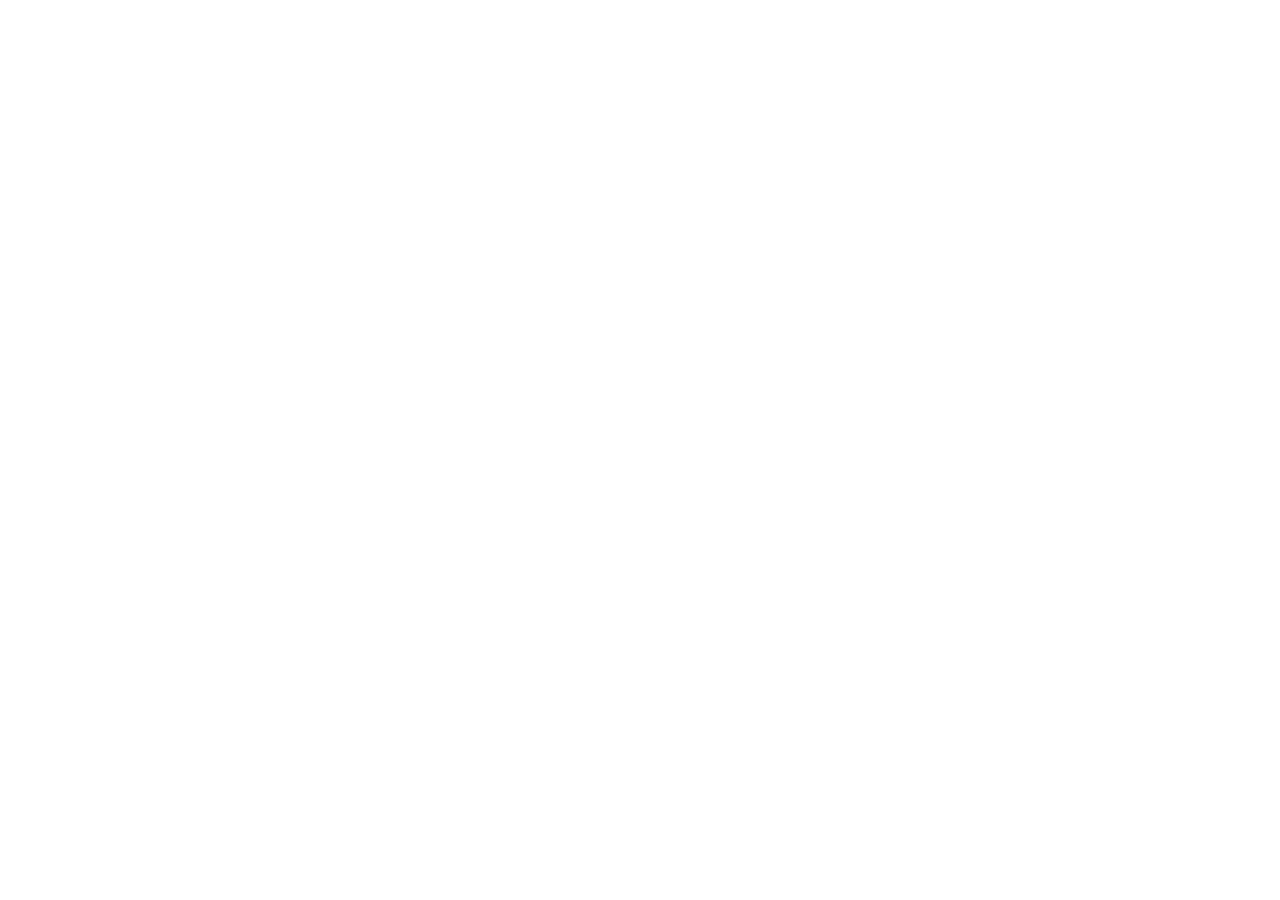
==== index.html @ 67dba197 "first commit" ====
<!DOCTYPE html>
<html lang="ru">
<head>
  <meta charset="UTF-8">
  <meta http-equiv="X-UA-Compatible" content="IE=edge">
  <meta name="viewport" content="width=device-width, initial-scale=1.0">
  <title>Автосервис японских машин</title>

  <link rel="stylesheet" href="./assets/css/normalize.css">
  <link rel="stylesheet" href="./assets/css/general.css">
  <link rel="shortcut icon" href="./assets/icons/general/ic_favicon.svg" type="image/x-icon">
</head>
<body>
  
  <script src="./assets/js/general.js"></script>
</body>
</html>
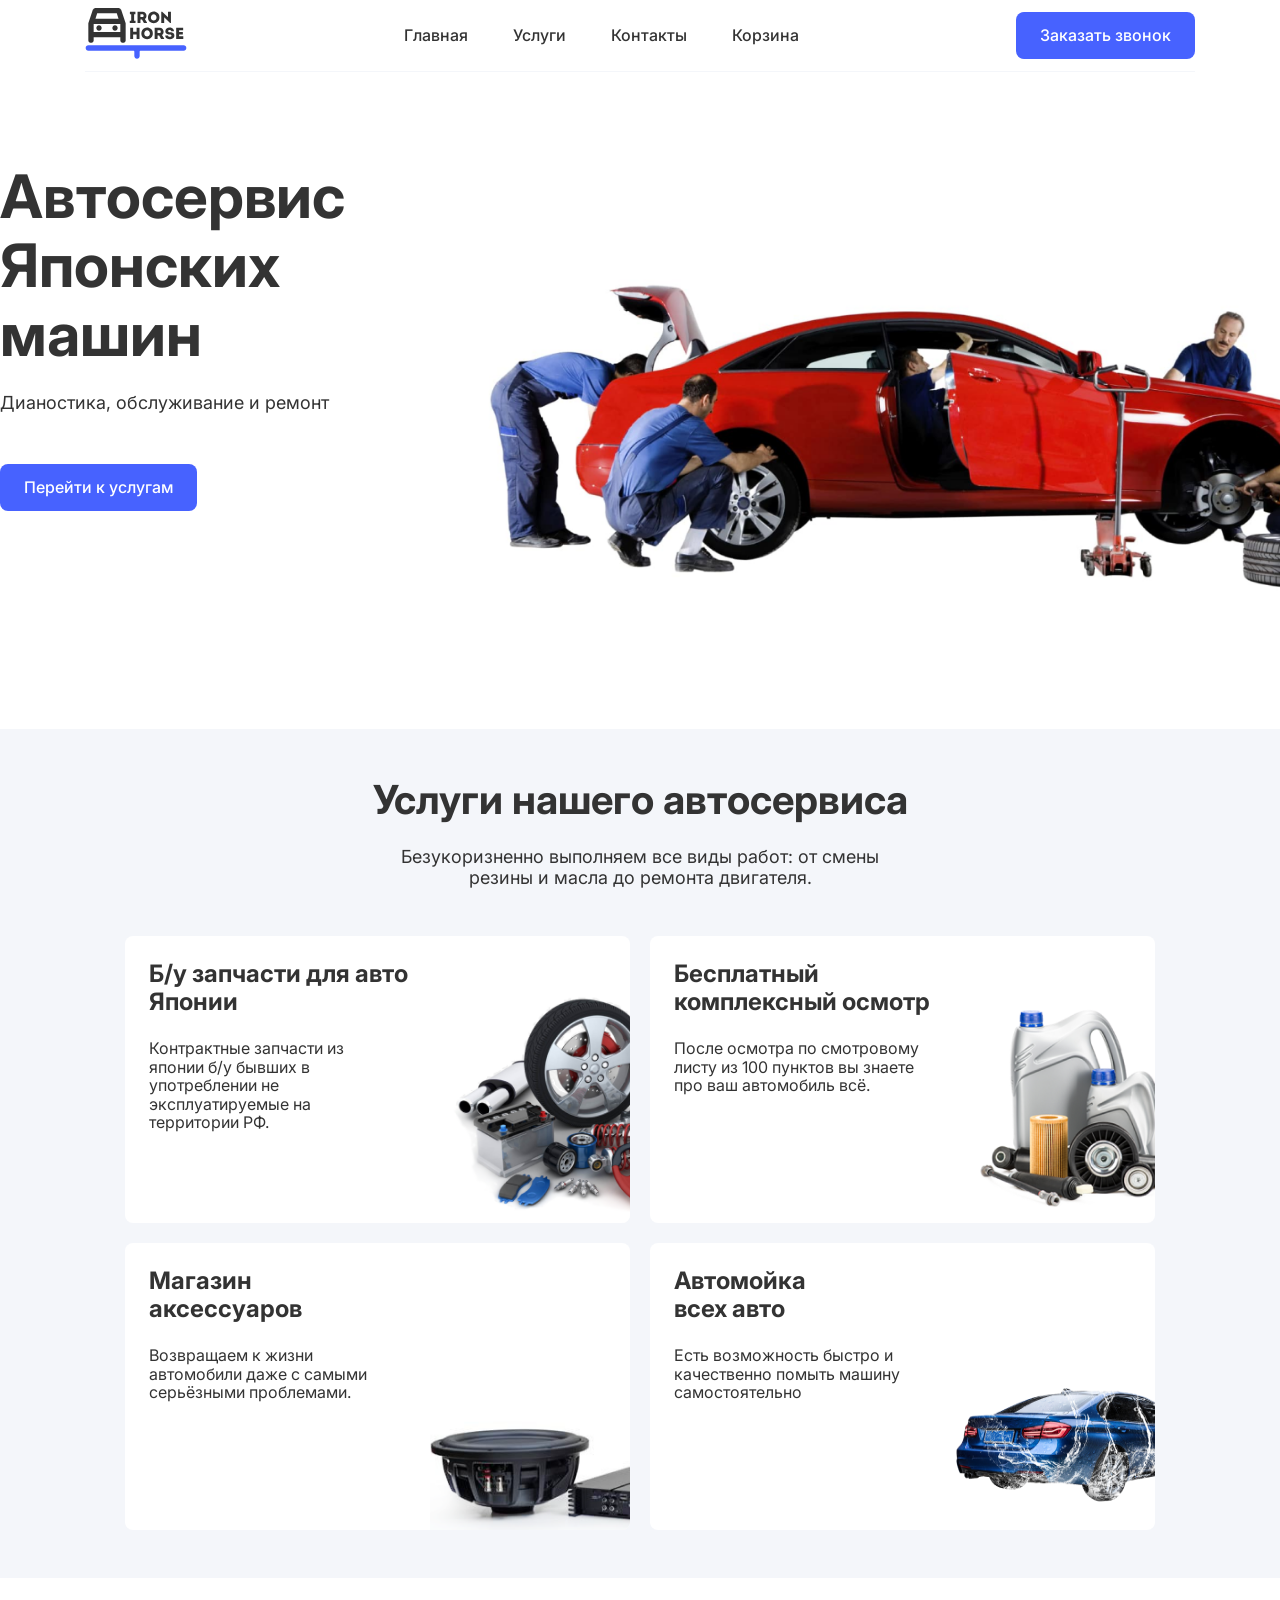
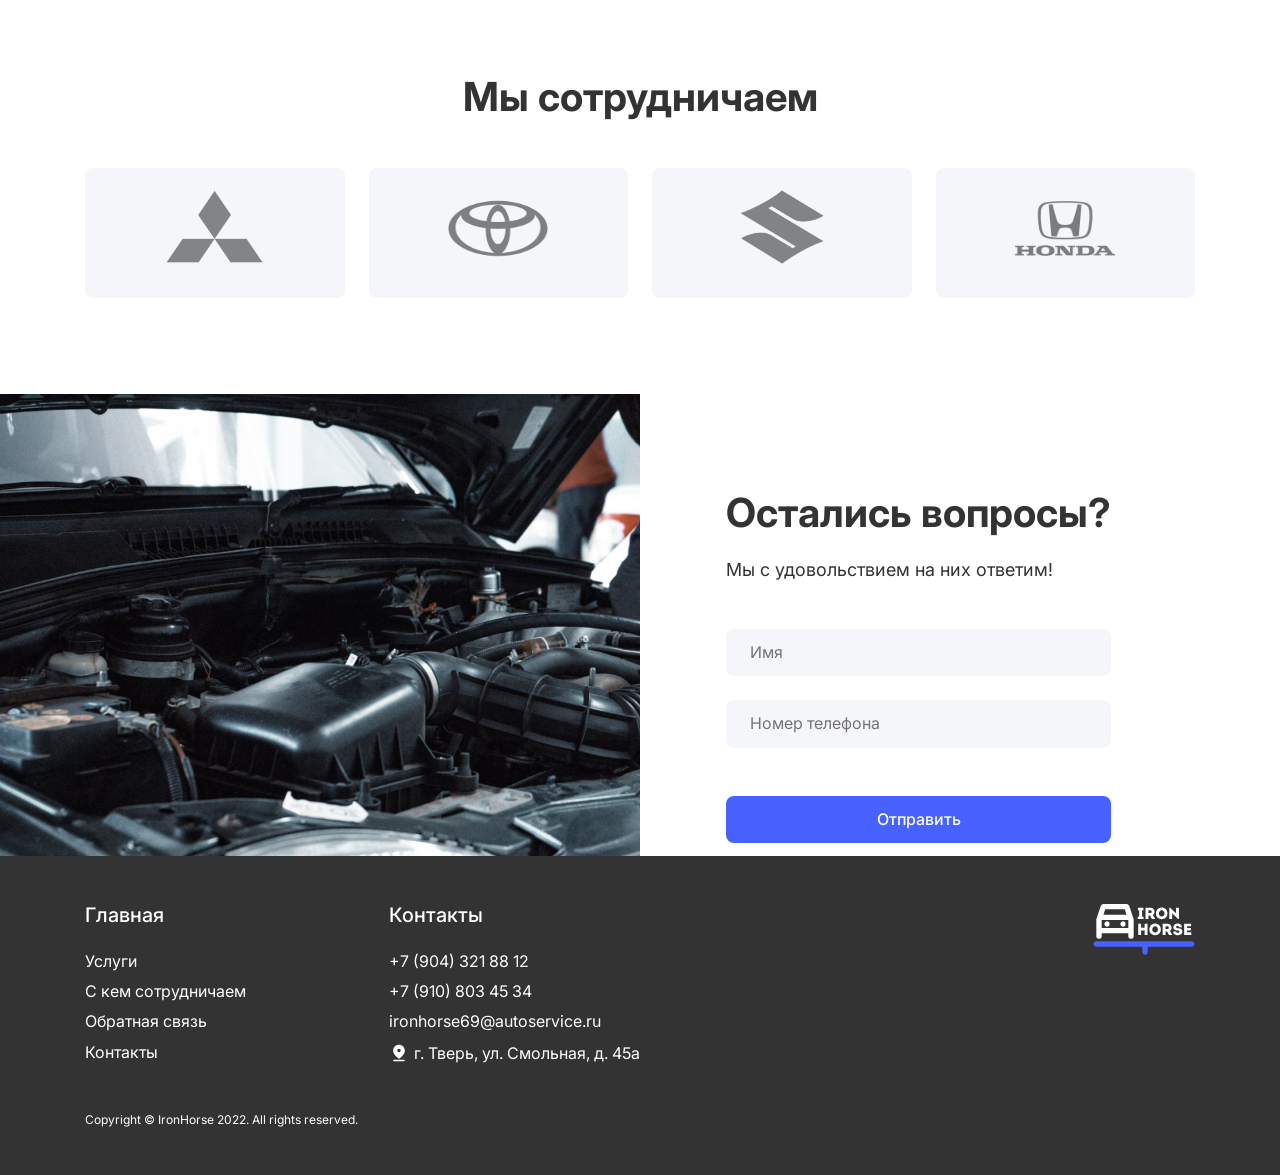
==== commit c131ab64: "mark up without admin panel" ====
--- a/index.html
+++ b/index.html
@@ -1,17 +1,196 @@
 <!DOCTYPE html>
-<html lang="ru">
+<html lang='ru'>
 <head>
-  <meta charset="UTF-8">
-  <meta http-equiv="X-UA-Compatible" content="IE=edge">
-  <meta name="viewport" content="width=device-width, initial-scale=1.0">
+  <meta charset='UTF-8'>
+  <meta http-equiv='X-UA-Compatible' content='IE=edge'>
+  <meta name='viewport' content='width=device-width, initial-scale=1.0'>
   <title>Автосервис японских машин</title>
 
-  <link rel="stylesheet" href="./assets/css/normalize.css">
-  <link rel="stylesheet" href="./assets/css/general.css">
-  <link rel="shortcut icon" href="./assets/icons/general/ic_favicon.svg" type="image/x-icon">
+  <link rel='stylesheet' href='./assets/css/normalize.css'>
+  <link rel='stylesheet' href='./assets/css/index.css'>
+  <link rel='stylesheet' href='./assets/css/main.css'>
+  <link rel='shortcut icon' href='./assets/icons/general/ic_favicon.svg' type='image/x-icon'>
 </head>
 <body>
+  <header class='header'>
+    <div class='wrapper header__wrapper'>
+      <a href='./index.html' class='header__logo'>
+        <img src='./assets/icons/general/ic_logo.svg' alt='Logo'>
+      </a>
   
-  <script src="./assets/js/general.js"></script>
+      <nav class='header__nav'>
+        <ul class='header__nav-list'>
+          <li class='header__nav-item'>
+            <a href='#'>Главная</a>
+          </li>
+          <li class='header__nav-item'>
+            <a href='./services.html'>Услуги</a>
+          </li>
+          <li class='header__nav-item'>
+            <a href='./contacts.html'>Контакты</a>
+          </li>
+          <li class='header__nav-item'>
+            <a href='./cart.html'>Корзина</a>
+          </li>
+        </ul>
+      </nav>
+  
+      <a href='./index.html#feedback' class='button header__call'>Заказать звонок</a>
+    </div>
+  </header>
+
+  <main>
+    <section class='intro'>
+      <div class='intro_left'>
+        <h1 class='intro__title'>Автосервис<br />Японских машин</h1>
+        <p class='subtitle intro__subtitle'>Дианостика, обслуживание и ремонт</p>
+        <a class='button intro__button'>Перейти к услугам</a>
+      </div>
+      <div class='intro_right'>
+        <img src='./assets/images/main/img_intro.png' alt=''>
+      </div>
+    </section>
+
+    <section class='services'>
+      <div class='wrapper services__wrapper'>
+        <h2 class='title services__title'>Услуги нашего автосервиса</h2>
+        <p class='subtitle services__subtitle'>Безукоризненно выполняем все виды работ: от смены резины и масла до ремонта двигателя.</p>
+
+        <ul class='services__list'>
+          <li class='services__item'>
+            <div class='services__item_left'>
+              <span class='services__item-title'>Б/у запчасти для авто<br/> Японии</span>
+              <p class='services__item-description'>Контрактные запчасти из японии б/у бывших в употреблении не эксплуатируемые на территории РФ.</p>
+            </div>
+            <div class='services__item_right'>
+              <img src="./assets/images/main/img_spares.png" alt="">
+            </div>
+          </li>
+          <li class='services__item'>
+            <div class='services__item_left'>
+              <span class='services__item-title'>Бесплатный<br/> комплексный осмотр</span>
+              <p class='services__item-description'>После осмотра по смотровому листу из 100 пунктов вы знаете про ваш автомобиль всё.</p>
+            </div>
+            <div class='services__item_right'>
+              <img src="./assets/images/main/img_inspection.png" alt="">
+            </div>
+          </li>
+          <li class='services__item'>
+            <div class='services__item_left'>
+              <span class='services__item-title'>Магазин<br/>аксессуаров</span>
+              <p class='services__item-description'>Возвращаем к жизни автомобили даже с самыми серьёзными проблемами.</p>
+            </div>
+            <div class='services__item_right'>
+              <img src="./assets/images/main/img_shop.png" alt="">
+            </div>
+          </li>
+          <li class='services__item'>
+            <div class='services__item_left'>
+              <span class='services__item-title'>Автомойка<br/>всех авто</span>
+              <p class='services__item-description'>Есть возможность быстро и качественно помыть машину самостоятельно</p>
+            </div>
+            <div class='services__item_right'>
+              <img src="./assets/images/main/img_wash.png" alt="">
+            </div>
+          </li>
+        </ul>
+      </div>
+    </section>
+
+    <section class='cooperation'>
+      <div class='wrapper cooperation__wrapper'>
+        <h2 class='title cooperation__wrapper'>Мы сотрудничаем</h2>
+        <ul class='cooperation__list'>
+          <li class='cooperation__item'>
+            <img src="./assets/icons/main/ic_mitsubishi.svg" alt="">
+          </li>
+          <li class='cooperation__item'>
+            <img src="./assets/icons/main/ic_toyota.svg" alt="">
+          </li>
+          <li class='cooperation__item'>
+            <img src="./assets/icons/main/ic_suzuki.svg" alt="">
+          </li>
+          <li class='cooperation__item'>
+            <img src="./assets/icons/main/ic_honda.svg" alt="">
+          </li>
+        </ul>
+      </div>
+    </section>
+  </main>
+
+  <footer class='footer'>
+    <section class='footer_top'>
+      <div class='footer__img'>
+        <img src='./assets/images/general/img_leftside-bg.png' alt='questions-bg'>
+      </div>
+      <form class='footer__form' id='feedback'>
+        <h3 class='footer__form-title'>Остались вопросы?</h3>
+        <span class='footer__form-subtitle'>Мы с удовольствием на них ответим!</span>
+        
+        <div class='footer__form-textfields'>
+          <input type='text' placeholder='Имя' class='input'>
+          <input type='text' placeholder='Номер телефона' class='input'>
+        </div>
+
+        <button class='button footer__form-btn'>Отправить</button>
+      </form>
+    </section>
+
+    <section class='footer_bottom'>
+      <div class='wrapper footer__wrapper'>
+        <div class='footer_left'>
+          <nav class='footer__nav'>
+            <div class='footer__nav_left'>
+              <a  class='footer__nav-title' href='#'>Главная</a>
+    
+              <ul class='footer__nav-list'>
+                <li class='footer__nav-item'>
+                  <a href='./services.html'>Услуги</a>
+                </li>
+                <li class='footer__nav-item'>
+                  <a href='./index.html#cooperation'>С кем сотрудничаем</a>
+                </li>
+                <li class='footer__nav-item'>
+                  <a href='./index.html#feedback'>Обратная связь</a>
+                </li>
+                <li class='footer__nav-item'>
+                  <a href='./contacts.html'>Контакты</a>
+                </li>
+              </ul>
+            </div>
+    
+            <div class='footer__nav_right'>
+              <span class='footer__nav-title'>Контакты</span>
+    
+              <ul class='footer__nav-list'>
+                <li class='footer__nav-item'>
+                  <a href='tel:+7 (904) 321 88 12'>+7 (904) 321 88 12</a>
+                </li>
+                <li class='footer__nav-item'>
+                  <a href='tel:+7 (910) 803 45 34'>+7 (910) 803 45 34</a>
+                </li>
+                <li class='footer__nav-item'>
+                  <a href='mailto:ironhorse69@autoservice.ru'>ironhorse69@autoservice.ru</a>
+                </li>
+                <li class='footer__nav-item footer__nav-address'>
+                  <img src='./assets/icons/general/ic_address.svg' alt=''>
+                  <p>г. Тверь, ул. Смольная, д. 45а</p>
+                </li>
+              </ul>
+            </div>
+          </nav>
+  
+          <p class='footer__copyrights'>Copyright © IronHorse 2022. All rights reserved.</p>
+        </div>
+        <div class='footer_right'>
+          <a href='#' class='footer__logo'>
+            <img src='./assets/icons/general/ic_logo-alt.svg' alt='Logo'>
+          </a>
+        </div>
+      </div>
+    </section>
+  </footer>
+
+  <script src='./assets/js/general.js'></script>
 </body>
 </html>
--- a/assets/css/index.css
+++ b/assets/css/index.css
@@ -0,0 +1,216 @@
+@import url('https://fonts.googleapis.com/css2?family=Inter:wght@400;500;600;700&display=swap');
+
+:root {
+  --dark: #333;
+  --light: #F4F6FA;
+  --blue: #4762FF;
+
+  --b-rad: 8px;
+}
+
+body {
+  display: flex;
+  flex-direction: column;
+  min-height: 100vh;
+}
+main {
+  display: flex;
+  flex-direction: column;
+  flex: 1 1 auto;
+  padding-top: 72px;
+}
+
+.wrapper {
+  max-width: 1110px;
+  width: 100%;
+
+  margin: 0 auto;
+}
+.button {
+  padding: 14.5px 24px;
+  
+  background-color: var(--blue);
+  color: white;
+  border-radius: var(--b-rad);
+  cursor: pointer;
+  
+  font-weight: 500;
+  font-size: 16px;
+
+  transition: opacity .15s ease-in-out;
+}
+.button:hover {
+  opacity: .6;
+}
+.button:active {
+  opacity: .8;
+}
+.button_active {
+  background-color: transparent;
+  color: var(--blue);
+  border: 1px solid var(--blue);
+}
+.input {
+  width: 100%;
+
+  padding: 14px 24px 15px 24px;
+  
+  background-color: var(--light);
+  border-radius: var(--b-rad);
+
+  font-size: 16px;
+}
+.input:focus {
+  outline: 1px solid var(--dark);
+}
+.input_active {
+  outline: 1px solid #939496;
+}
+.link {
+  color: var(--blue);
+  text-decoration: underline;
+}
+.link:hover {
+  opacity: .6;
+}
+.title {
+  font-weight: bold;
+  font-size: 40px;
+}
+.subtitle {
+  font-size: 18px;
+}
+
+.header {
+  position: fixed;
+  top: 0;
+  width: 100%;
+  background-color: #fff;
+}
+.header__wrapper {
+  display: flex;
+  align-items: center;
+  justify-content: space-between;
+
+  height: 72px;
+
+  border-bottom: 1px solid var(--light);
+}
+.header__logo {
+  display: block;
+}
+.header__nav-list {
+  display: flex;
+  align-items: center;
+  gap: 45px;
+}
+.header__nav-item a {
+  font-weight: 500;
+  transition: opacity .15s ease-in-out;
+}
+.header__nav-item a:hover {
+  opacity: .6;
+}
+
+.footer {
+  display: flex;
+  flex-direction: column;
+}
+.footer_top {
+  display: flex;
+}
+.footer__img {
+  width: 50%;
+}
+.footer__img img {
+  width: 100%;
+  height: 100%;
+}
+.footer__form {
+  display: flex;
+  flex-direction: column;
+
+  padding: 96px 0 0 86px;
+}
+.footer__form-title {
+  font-weight: bold;
+  font-size: 40px;
+}
+.footer__form-subtitle {
+  font-size: 18px;
+  margin-top: 24px;
+}
+.footer__form-textfields {
+  display: flex;
+  flex-direction: column;
+  gap: 24px;
+
+  max-width: 470px;;
+
+  margin-top: 48px;
+}
+.footer__form-btn {
+  margin-top: 48px;
+  width: 100%;
+}
+.footer_bottom {
+  padding: 48px 0;
+  background-color: var(--dark);
+}
+.footer__wrapper {
+  display: flex;
+}
+.footer_right,
+.footer_left {
+  width: 50%;
+}
+.footer_left {
+  display: flex;
+  flex-direction: column;
+  gap: 50px;
+
+  width: 50%;
+}
+.footer__nav {
+  display: flex;
+  justify-content: space-between;
+  align-items: flex-start;
+  gap: 10px;
+
+}
+.footer__nav_left,
+.footer__nav_right {
+  display: flex;
+  flex-direction: column;
+}
+.footer__nav-title {
+  color: white;
+  font-weight: 500;
+  font-size: 20px;
+}
+.footer__nav-list {
+  display: flex;
+  flex-direction: column;
+  gap: 12px;
+  margin-top: 25px;
+}
+.footer__nav-item a,
+.footer__nav-item p {
+  color: white;
+}
+.footer__nav-address {
+  display: flex;
+  align-items: center;
+  gap: 5px;
+}
+.footer__copyrights {
+  color: white;
+  font-size: 12px;
+}
+.footer_right {
+  display: flex;
+  justify-content: flex-end;
+}
+.footer__logo {
+  display: block;
+}
--- a/assets/css/main.css
+++ b/assets/css/main.css
@@ -0,0 +1,123 @@
+.intro {
+  display: flex;
+  align-items: flex-start;
+  gap: 15px;
+
+  padding: 90px 0 130px 0;
+}
+.intro_left {
+  display: flex;
+  flex-direction: column;
+  align-items: flex-start;
+
+  width: 540px;
+
+  margin-left: auto;
+}
+.intro__title {
+  font-size: 60px;
+  font-weight: bold;
+}
+.intro__subtitle {
+  margin-top: 24px;
+  font-size: 18px;
+}
+.intro__button {
+  margin-top: 50px;
+}
+.intro_right {
+  width: 950px;
+}
+.intro_right img {
+  width: 100%;
+  height: 100%;
+}
+
+.services {
+  padding: 48px 0;
+  background: var(--light);
+}
+.services__wrapper {
+  display: flex;
+  flex-direction: column;
+  max-width: 1030px;
+}
+.services__title,
+.services__subtitle {
+  text-align: center;
+  margin: 0 auto;
+}
+.services__subtitle {
+  max-width: 540px;
+  margin-top: 24px;
+}
+.services__list {
+  display: flex;
+  flex-wrap: wrap;
+  gap: 20px;
+
+  margin-top: 48px;
+}
+.services__item {
+  display: flex;
+  align-items: flex-start;
+
+  width: 505px;
+  height: 287px;
+
+  padding: 24px 0 24px 24px;
+
+  background-color: white;
+  border-radius: var(--b-rad);
+
+  overflow: hidden;
+}
+.services__item_left {
+  display: flex;
+  flex-direction: column;
+  gap: 24px;
+}
+.services__item-title {
+  font-size: 24px;
+  font-weight: bold;
+}
+.services__item-description {
+  max-width: 250px;
+}
+.services__item_right {
+  height: 263px;
+  width: 200px;
+  margin-left: auto;
+}
+.services__item_right img {
+  height: 100%;
+  width: 100%;
+}
+
+.cooperation {
+  padding: 96px 0;
+}
+.cooperation__wrapper {
+  display: flex;
+  flex-direction: column;
+  gap: 48px;
+}
+.cooperation__wrapper {
+  text-align: center;
+}
+.cooperation__list {
+  display: flex;
+  align-items: center;
+  gap: 24px;
+}
+.cooperation__item {
+  display: flex;
+  justify-content: center;
+  align-items: center;
+
+  width: 260px;
+  height: 130px;
+
+  background-color: var(--light);
+  border-radius: var(--b-rad);
+}
